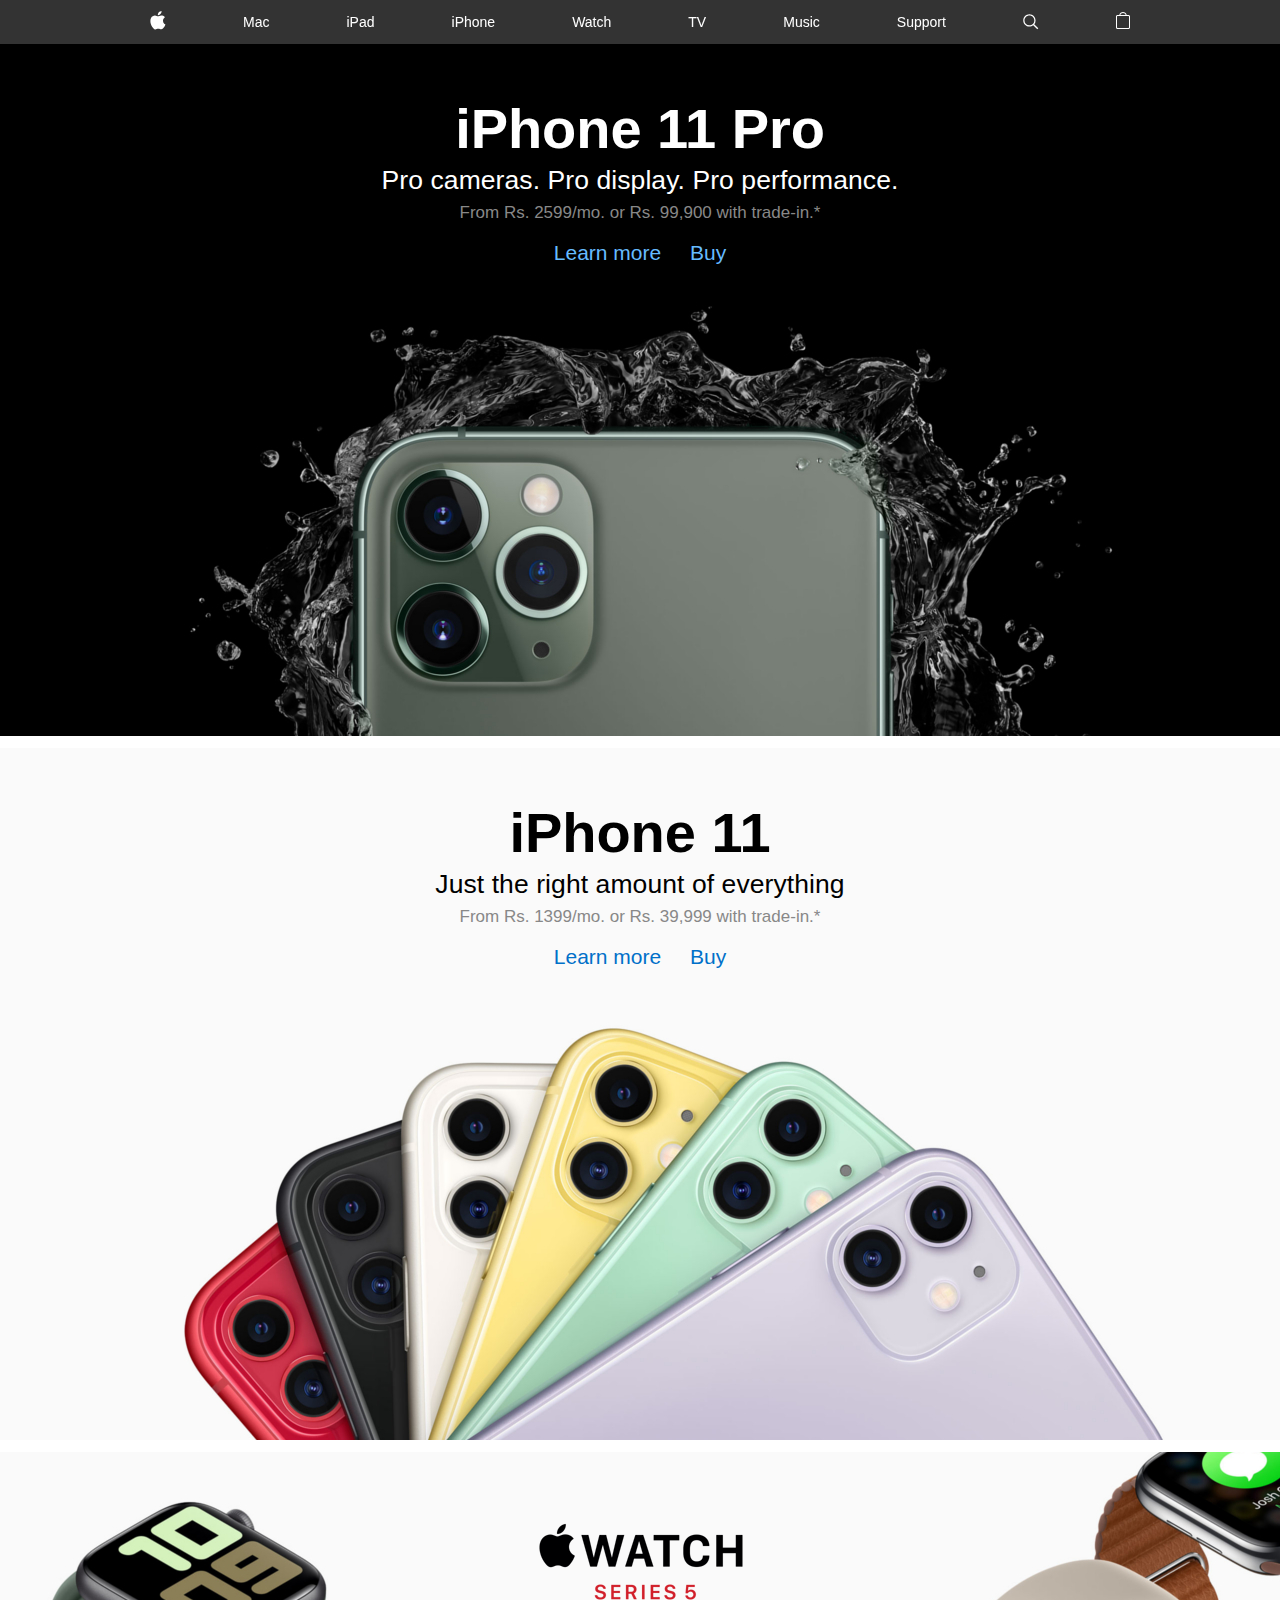
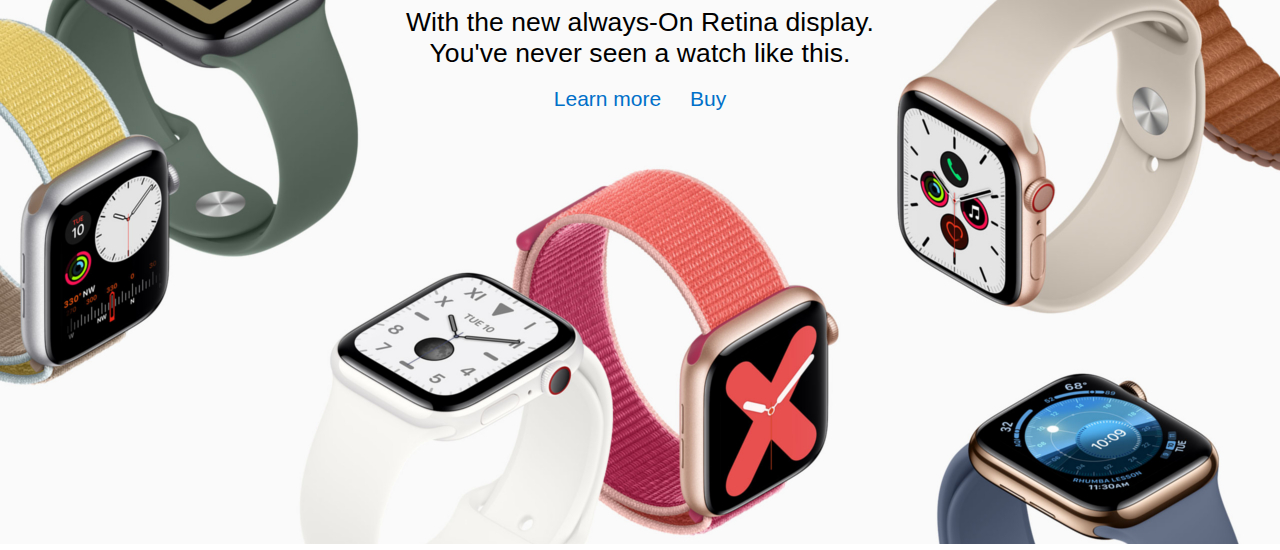
==== index.html @ f4971125 "Add files via upload" ====
<!DOCTYPE html>
<html lang="en">
<head>
    <meta charset="UTF-8">
    <meta name="viewport" content="width=device-width, initial-scale=1.0">
    <title>Apple Clone</title>
    <link rel="stylesheet" href="style.css">
</head>
<body>
    <header>
        <div class="container">
            <nav class="nav">
                <ul class="nav-list nav-list-mobile">
                    <li class="nav-item">
                        <div class="mobile-menu">
                            <span class="line line-top"></span>
                            <span class="line line-bottom"></span>
                        </div>
                    </li>
                    <li class="nav-item">
                        <a href="https://www.apple.com/in/" class="nav-link nav-link-apple"></a>
                    </li>
                    <li class="nav-item">
                        <a href="https://www.apple.com/in/shop/bag" class="nav-link nav-link-bag"></a>
                    </li>
                </ul>
                <!-- /.nav-list nav-list-mobile -->
                <ul class="nav-list nav-list-larger">
                    <li class="nav-item nav-item-hidden">
                        <a href="https://www.apple.com/in/" class="nav-link nav-link-apple"></a>
                    </li>
                    <li class="nav-item">
                        <a href="https://www.apple.com/in/mac/" class="nav-link">Mac</a>
                    </li>
                    <li class="nav-item">
                        <a href="https://www.apple.com/in/ipad/" class="nav-link">iPad</a>
                    </li>
                    <li class="nav-item">
                        <a href="https://www.apple.com/in/iphone/" class="nav-link">iPhone</a>
                    </li>
                    <li class="nav-item">
                        <a href="https://www.apple.com/in/watch/" class="nav-link">Watch</a>
                    </li>
                    <li class="nav-item">
                        <a href="https://www.apple.com/in/tv-home/" class="nav-link">TV</a>
                    </li>
                    <li class="nav-item">
                        <a href="https://www.apple.com/in/apple-music/" class="nav-link">Music</a>
                    </li>
                    <li class="nav-item">
                        <a href="https://support.apple.com/en-in" class="nav-link">Support</a>
                    </li>
                    <li class="nav-item">
                        <a href="https://www.apple.com/in/search" class="nav-link nav-link-search"></a>
                    </li>
                    <li class="nav-item nav-item-hidden">
                        <a href="https://www.apple.com/in/shop/bag" class="nav-link nav-link-bag"></a>
                    </li>
                </ul>
                <!-- /.nav-list nav-list-larger -->
            </nav>
        </div>
    </header>

    <section class="hero iphone-11-pro">
        <div class="container">
            <div class="title">
                <h2 class="title-heading">iPhone 11 Pro</h2>
                <h3 class="title-sub-heading">Pro cameras. Pro display. Pro performance.</h3>
                <p class="title-price">From Rs. 2599/mo. or Rs. 99,900 with trade-in.*</p>
            </div>
            <div class="cta">
                <a href="https://www.apple.com/in/newsroom/2019/09/iphone-11-pro-and-iphone-11-pro-max-the-most-powerful-and-advanced-smartphones/" class="cta-link">Learn more</a>
                <a href="#" class="cta-link">Buy</a>
            </div>
        </div>
    </section>

    <section class="hero iphone-11">
        <div class="container">
            <div class="title title-dark">
                <h2 class="title-heading">iPhone 11</h2>
                <h3 class="title-sub-heading">Just the right amount of everything</h3>
                <p class="title-price">From Rs. 1399/mo. or Rs. 39,999 with trade-in.*</p>
            </div>
            <div class="cta">
                <a href="#" class="cta-link cta-link-darker">Learn more</a>
                <a href="#" class="cta-link cta-link-darker">Buy</a>
            </div>
        </div>
    </section>

    <section class="hero watch">
        <div class="container">
            <div class="title title-dark">
                <h2 class="title-heading-watch"></h2>
                <h3 class="title-sub-heading">With the new always-On Retina display. <br>
                    You've never seen a watch like this.</h3>
            </div>
            <div class="cta">
                <a href="#" class="cta-link cta-link-darker">Learn more</a>
                <a href="#" class="cta-link cta-link-darker">Buy</a>
            </div>
        </div>
    </section>
    <script src="script.js"></script>
</body>
</html>
---- style.css ----
/* Global */
*,
*::before,
*::after{
    margin: 0;
    padding: 0;
}

html{
    font-size: 10px;
    font-family: 'SF Pro Display', sans-serif;
}

a{
    display: block;
    text-decoration: none;
}

.container{
    max-width: 98rem;
    margin: 0 auto;
    padding: 0 2.2rem;
}
/* header */
header{
    position: fixed;
    top: 0;
    z-index: 1400;
    width: 100%;
    height: 4.4rem;
    background-color: rgba(0,0,0,.8);
    backdrop-filter: blur(2rem);
}

.nav-list{
    list-style: none;
    display: flex;
    align-items: center;
    justify-content: space-between;
    margin: 0 -1rem;
}

.nav-list-mobile{
    display: none;
}

.nav-link{
    font-size: 1.4rem;
    color: #fff;
    padding: 0 1rem;
    transition: opacity .5s;
}

.nav-link:hover{
    opacity: .7;
}

.nav-link-apple{
    width: 1.6rem;
    height: 4.4rem;
    background: url("images/icons/apple.svg") center no-repeat;
}
.nav-link-search{
    width: 1.6rem;
    height: 4.4rem;
    background: url("images/icons/search.svg") center no-repeat;
}

.nav-link-bag{
    width: 1.4rem;
    height: 4.4rem;
    background: url("images/icons/bag.svg") center no-repeat;
}
/* iPhone 11 pro */
.iphone-11-pro{
    background: url("images/hero/iphone-11-pro/iphone_11_pro_large.jpg");
    margin-top: 4.4rem;
}

.title{
    color: #fff;
    text-align: center;
    padding-top: 5.5rem;
}

.title-heading{
    font-size: 5.6rem;
    line-height: 1.07143;
    letter-spacing: -.005rem;
}

.title-sub-heading{
    font-size: 2.65rem;
    margin-top: .6rem;
    letter-spacing: .008rem;
    font-weight: 400;
}

.title-price{
    font-size: 1.7rem;
    color: #888;
    margin-top: .68rem;
}

.cta{
    text-align: center;
    margin-top: 1.8rem;
}

.cta-link{
    color: #66bbff;
    font-size: 2.1rem;
    display: inline-block;
}

.cta-link:nth-child(2){
    margin-left: 2.6rem;
}

.cta-link:hover{
    border-bottom: 2px solid #66bbff;
}

/* iPhone 11 section*/

.iphone-11{
    background: url("images/hero/iphone-11/iphone_11_large.jpg");
}

.title-dark{
    color: #000;
}

.cta-link-darker{
    color: #0070c9;
}

.cta-link-darker:hover{
    border-bottom-color: #0070c9;
}

.watch{
    background: url("images/hero/watch/watch_large.jpg") center no-repeat;
}

.title-heading-watch{
    height: 7.8rem;
    background: url("images/hero/watch/logo_watch_large.png") center no-repeat;
    background-size: auto 7.8rem;
    margin-top: 1.6rem;
}

/* Moved to the bottom of all section styles to keep consistent styles */
.hero{
    height: 69.2rem;
    background-size: auto 73.6rem;
    background-position: center;
    background-repeat: no-repeat;
    border-top: .6rem solid #fff;
    border-bottom: .6rem solid #fff;
}

.iphone-11-pro{
    border-top: none;
}

/* end */


@media screen and (max-width: 1068px){
    .iphone-11-pro{
        background: url("images/hero/iphone-11-pro/iphone_11_pro_medium.jpg");
    }

    .iphone-11{
        background: url("images/hero/iphone-11/iphone_11_medium.jpg");
    }
    .watch{
        background: url("images/hero/watch/watch_medium.jpg");
    }

    .hero{
        height: 65rem;
        background-size: auto 69.8rem;
        background-position: bottom center;
        background-repeat: no-repeat;
    }

    .title-heading{
        font-size: 4.4rem;
    }
    .title-sub-heading{
        font-size: 2.4rem;
    }

    .cta-link:nth-child(2){
        margin-left: 2rem;
    }

    .tile-heading-watch{
        height: 6.2rem;
        background: url("images/hero/watch/logo_watch_medium.png") center no-repeat;
    }
}

@media screen and (max-width: 767px){
    header{
        height: 4.8rem;
        transition: background .36s cubic-bezier(0.32,0.08,0.24,1),
                    height .56s cubic-bezier(0.32,0.08,0.24,1);
    }

    header .container{
        padding: 0;
    }
    
    .iphone-11-pro{
        margin-top: 4.8rem;
    }

    .nav-list-larger{
        display:none;
    }

    .nav-list{
        margin-top: 0;
    }

    .nav-list-mobile{
        display: flex;
    }

    .nav-item{
        width: 4.8rem;
        height: 4.8rem;
        display: flex;
        justify-content: center;
    }

    .nav-item-hidden{
        display: none;
    }

    .mobile-menu{
        position: relative;
        z-index: 1500;
        width: 100%;
        height: 100%;
        display: flex;
        flex-direction: column;
        align-items: center;
        justify-content: center;
        cursor: pointer;
    }

    .line{
        position: absolute;
        width: 1.7rem;
        height: 1px;
        background-color: #fff;
        transition: margin-top .3192s cubic-bezier(0.04,0.04,0.12,0.96);
    }

    .line-top{
        margin-top: 3px;
    }

    .line-bottom{
        margin-top: -.4rem;
    }

    .active .line-top{
        margin-top: 0;
        transform: rotate(45deg);
        transition: transform .3192 .1s cubic-bezier(0.04,0.04,0.12,0.96);
    }

    .active .line-bottom{
        margin-top: 0;
        transform: rotate(-45deg);
        transition: transform .3192 .1s cubic-bezier(0.04,0.04,0.12,0.96);
    }

    header.active{
        height: 100%;
        background-color: #000;
    }

    .nav-link-apple{
        width: 1.8rem;
        height: 4.8rem;
        position: relative;
        z-index: 1500;
    }

    .nav-link-bag{
        width: 1.6rem;
        height: 4.8rem;
        transition: opacity 3s;
    }

    .nav{
        position: relative;
    }

    .nav-link{
        font-size: 1.7rem;
        padding: 0;
        margin: auto 0;
    }

    .nav-list-larger{
        position: fixed;
        top: 0;
        left: 0;
        width: 0;
        height: 0;
        display: block;
        padding: 10.5rem 5rem;
        z-index: 1000;
        box-sizing: border-box;
        opacity: 0;
        visibility: hidden;
        transition: opacity .3s;
    }

    .active .nav-list-larger{
        width: 100%;
        height: 100vh;
        opacity: 1;
        visibility: visible;
    }

    .active .nav-link-bag{
        opacity: 0;
        transition: opacity .3s;
    }

    .nav-list-larger .nav-item{
        width: 100%;
        justify-content: flex-start;
        border-bottom: 2px solid rgba(255,255,255,.1);
    }

    .nav-list-larger .nav-item:nth-child(9){
        border-bottom: none;
    }

    .active .nav-list-larger .nav-item{
        animation: fadeIn 1s ease-in;
    }

    @keyframes fadeIn {
        from{
            opacity: 0;
        }
        to{
            opacity: 1;
        }
    }
}

@media screen and (max-width: 735px) {
    .iphone-11-pro{
        background: url("images/hero/iphone-11-pro/iphone_11_pro_small.jpg");
    }

    .iphone-11{
        background: url("images/hero/iphone-11/iphone_11_small.jpg");
    }
    .watch{
        background: url("images/hero/watch/watch_small.jpg");
    }
    
    .hero{
        height: 50rem;
        background-size: auto 54.8rem;
        background-position: bottom center;
        background-repeat: no-repeat;
    }

    .title{
        padding: 3.7rem;
    }

    .title-heading{
        font-size: 4.2rem;
    }

    .title-sub-heading{
        font-size: 1.9rem;
    }

    .title-heading-watch{
        margin-top: -.5rem;
        margin-bottom: 0;
    }

    .title-price{
        font-size: 1.4rem;
    }

    .cta{
        margin-top: .7rem;
    }

    .cta-link{
        font-size: 1.9rem;
    }
}
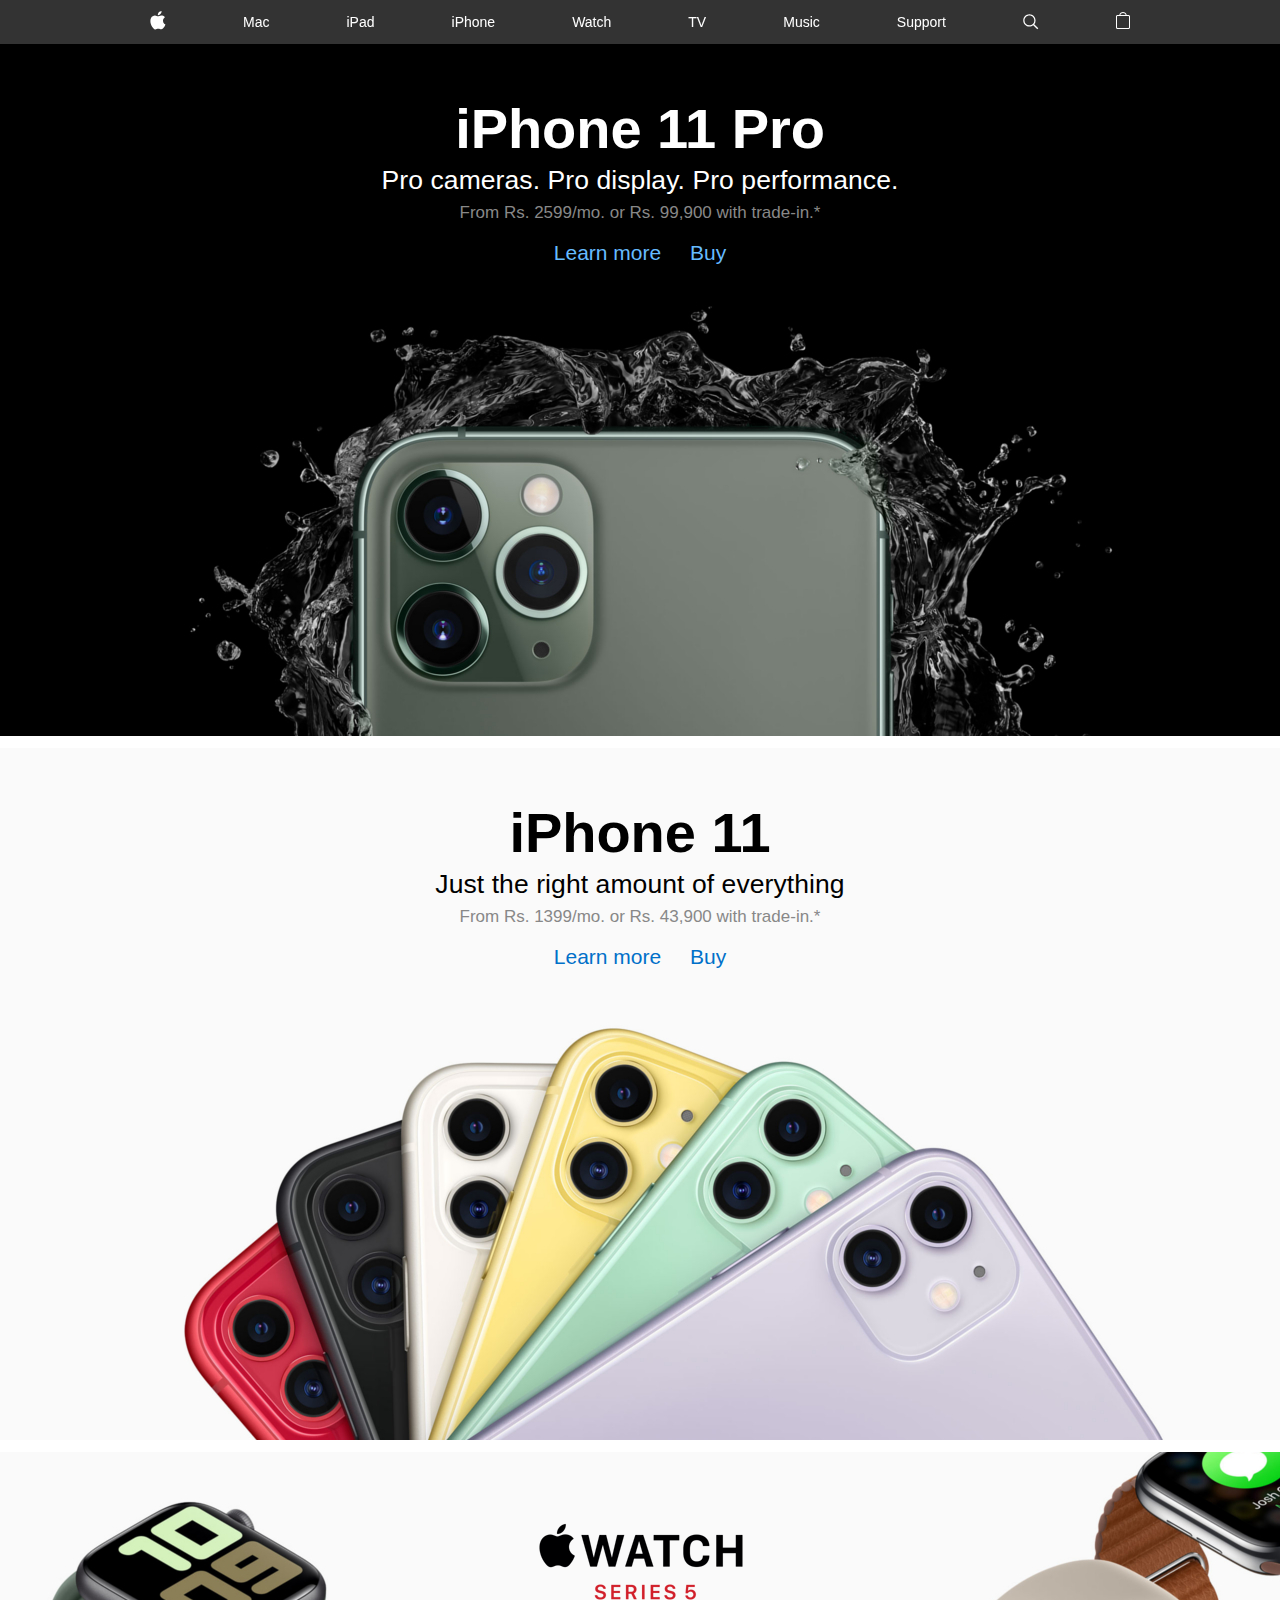
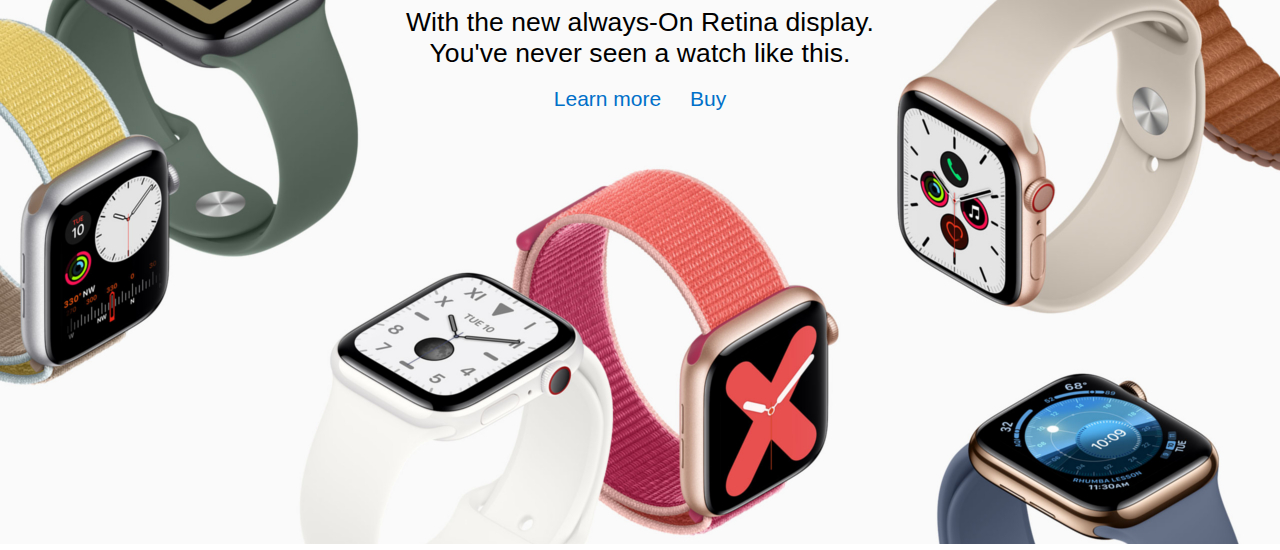
==== commit fc148c12: "Update index.html" ====
--- a/index.html
+++ b/index.html
@@ -81,11 +81,11 @@
             <div class="title title-dark">
                 <h2 class="title-heading">iPhone 11</h2>
                 <h3 class="title-sub-heading">Just the right amount of everything</h3>
-                <p class="title-price">From Rs. 1399/mo. or Rs. 39,999 with trade-in.*</p>
+                <p class="title-price">From Rs. 1399/mo. or Rs. 43,900 with trade-in.*</p>
             </div>
             <div class="cta">
-                <a href="#" class="cta-link cta-link-darker">Learn more</a>
-                <a href="#" class="cta-link cta-link-darker">Buy</a>
+                <a href="https://www.apple.com/by/iphone-11/specs/" class="cta-link cta-link-darker">Learn more</a>
+                <a href="https://www.flipkart.com/apple-iphone-11-black-64-gb/p/itm4e5041ba101fd" class="cta-link cta-link-darker">Buy</a>
             </div>
         </div>
     </section>
@@ -98,11 +98,11 @@
                     You've never seen a watch like this.</h3>
             </div>
             <div class="cta">
-                <a href="#" class="cta-link cta-link-darker">Learn more</a>
-                <a href="#" class="cta-link cta-link-darker">Buy</a>
+                <a href="https://www.apple.com/in/newsroom/2019/09/apple-unveils-apple-watch-series-5/" class="cta-link cta-link-darker">Learn more</a>
+                <a href="https://www.flipkart.com/q/apple-watch-series-5" class="cta-link cta-link-darker">Buy</a>
             </div>
         </div>
     </section>
     <script src="script.js"></script>
 </body>
-</html>+</html>
